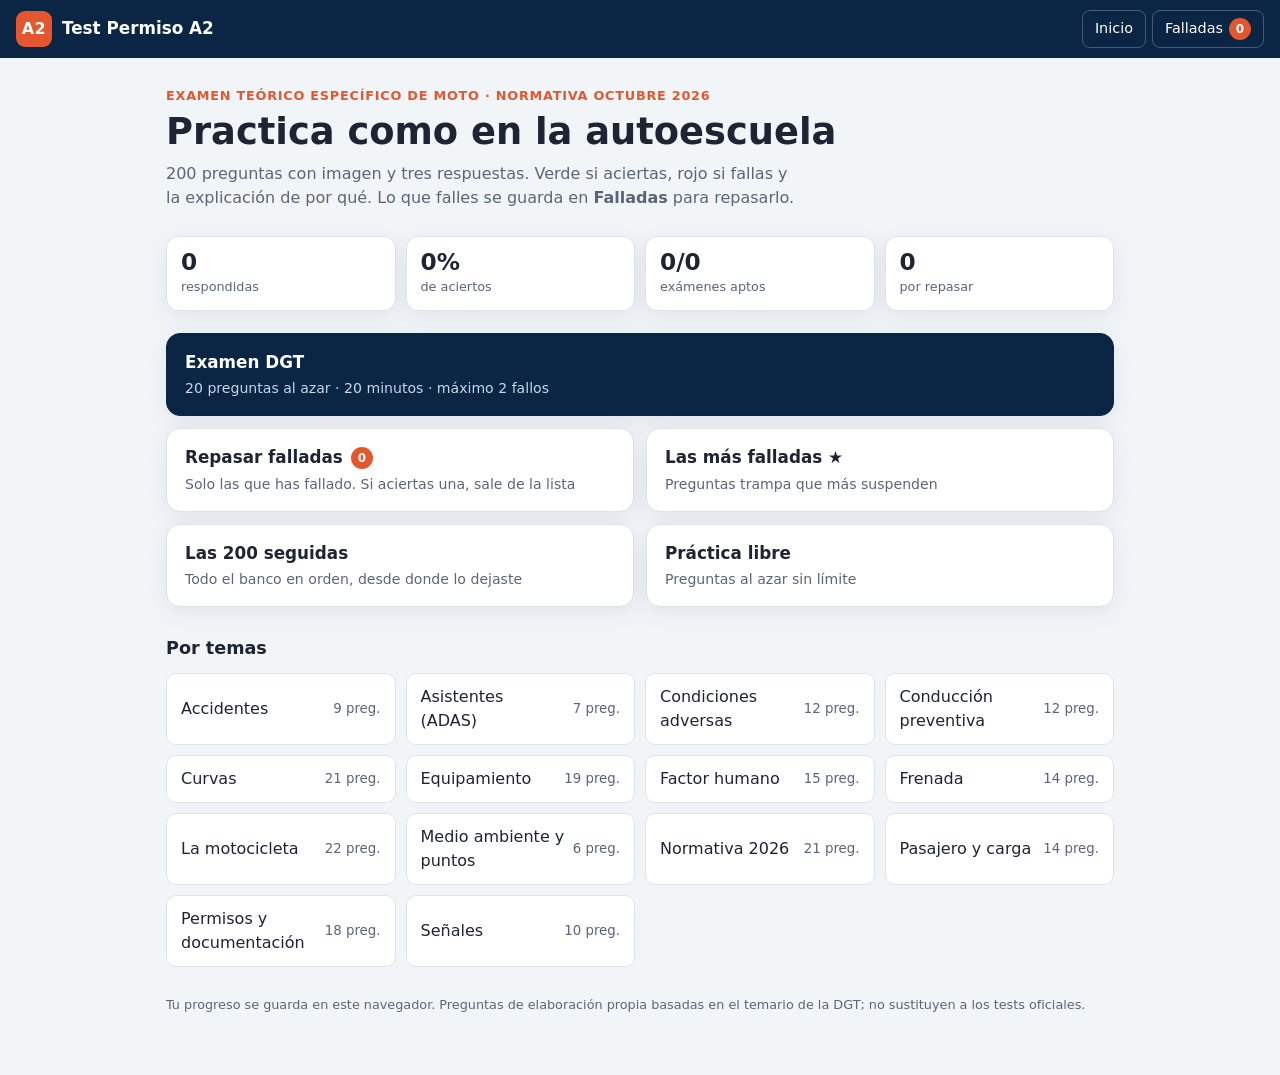
==== index.html @ aa5a139e "Web de test del permiso A2 con 200 preguntas Co-Authored-By: Claude Opus 5.5 <noreply@anthropic.com>" ====
<!doctype html>
<html lang="es">
<head>
<meta charset="utf-8">
<meta name="viewport" content="width=device-width, initial-scale=1">
<title>Test Permiso A2 · David Alcaraz</title>
<meta name="description" content="200 preguntas tipo test del examen teórico específico de moto A2 de la DGT, con explicaciones y repaso de falladas.">
<meta name="theme-color" content="#0B2545">
<link rel="icon" href="data:image/svg+xml,<svg xmlns='http://www.w3.org/2000/svg' viewBox='0 0 64 64'><rect width='64' height='64' rx='14' fill='%230B2545'/><text x='32' y='43' font-size='30' font-family='Arial' font-weight='700' fill='%23E4572E' text-anchor='middle'>A2</text></svg>">
<link rel="stylesheet" href="estilos.css">
</head>
<body>
<header class="barra">
  <button class="marca" id="btnInicio" type="button"><span class="logo">A2</span><span class="marca-texto">Test Permiso A2</span></button>
  <nav class="nav">
    <button type="button" class="nav-btn" data-ir="inicio">Inicio</button>
    <button type="button" class="nav-btn" data-ir="falladas">Falladas <span class="contador" id="navFalladas">0</span></button>
  </nav>
</header>

<main id="app">

  <section id="vInicio" class="vista activa">
    <div class="hero">
      <p class="sobre">Examen teórico específico de moto · Normativa octubre 2026</p>
      <h1>Practica como en la autoescuela</h1>
      <p class="intro">200 preguntas con imagen y tres respuestas. Verde si aciertas, rojo si fallas y la explicación de por qué. Lo que falles se guarda en <b>Falladas</b> para repasarlo.</p>
    </div>

    <div class="stats" id="stats"></div>

    <div class="modos">
      <button class="modo destacado" data-modo="examen" type="button">
        <span class="modo-tit">Examen DGT</span>
        <span class="modo-sub">20 preguntas al azar · 20 minutos · máximo 2 fallos</span>
      </button>
      <button class="modo" data-modo="falladas" type="button">
        <span class="modo-tit">Repasar falladas <span class="contador" id="modoFalladas">0</span></span>
        <span class="modo-sub">Solo las que has fallado. Si aciertas una, sale de la lista</span>
      </button>
      <button class="modo" data-modo="trampa" type="button">
        <span class="modo-tit">Las más falladas ★</span>
        <span class="modo-sub">Preguntas trampa que más suspenden</span>
      </button>
      <button class="modo" data-modo="todas" type="button">
        <span class="modo-tit">Las 200 seguidas</span>
        <span class="modo-sub">Todo el banco en orden, desde donde lo dejaste</span>
      </button>
      <button class="modo" data-modo="azar" type="button">
        <span class="modo-tit">Práctica libre</span>
        <span class="modo-sub">Preguntas al azar sin límite</span>
      </button>
    </div>

    <h2 class="sec">Por temas</h2>
    <div class="temas" id="temas"></div>

    <p class="pie-nota">Tu progreso se guarda en este navegador. Preguntas de elaboración propia basadas en el temario de la DGT; no sustituyen a los tests oficiales.</p>
  </section>

  <section id="vTest" class="vista">
    <div class="test-cab">
      <div class="test-info">
        <span id="tModo" class="chip"></span>
        <span id="tNum" class="tnum"></span>
      </div>
      <div class="test-der">
        <span id="tReloj" class="reloj oculto"></span>
        <span id="tMarcador" class="marcador"></span>
        <button type="button" id="btnSalir" class="btn-sec">Salir</button>
      </div>
    </div>
    <div class="progreso"><div id="tBarra"></div></div>

    <article class="tarjeta">
      <div class="figura"><img id="tImg" alt=""></div>
      <div class="cuerpo">
        <p class="tema-chip" id="tTema"></p>
        <h2 id="tPregunta" class="pregunta"></h2>
        <div id="tOpciones" class="opciones"></div>
        <div id="tFeedback" class="feedback oculto" aria-live="polite"></div>
        <div class="acciones">
          <button type="button" id="btnSiguiente" class="btn-pri" disabled>Siguiente</button>
        </div>
      </div>
    </article>
  </section>

  <section id="vResultado" class="vista">
    <div class="resultado">
      <p class="sobre" id="rModo"></p>
      <h1 id="rTitulo"></h1>
      <p id="rTexto" class="intro"></p>
      <div class="r-num"><span id="rAciertos"></span><small>aciertos</small></div>
      <div class="r-acc">
        <button type="button" class="btn-pri" id="btnRepetir">Otro test</button>
        <button type="button" class="btn-sec" id="btnVerFalladas">Ver falladas</button>
        <button type="button" class="btn-sec" data-ir="inicio">Inicio</button>
      </div>
      <div id="rLista" class="r-lista"></div>
    </div>
  </section>

  <section id="vFalladas" class="vista">
    <div class="fall-cab">
      <div>
        <h1>Preguntas falladas</h1>
        <p class="intro" id="fTexto"></p>
      </div>
      <div class="fall-acc">
        <button type="button" class="btn-pri" id="btnRepasar">Repasar falladas</button>
        <button type="button" class="btn-sec" id="btnVaciar">Vaciar lista</button>
      </div>
    </div>
    <div id="fLista" class="f-lista"></div>
  </section>

</main>

<div id="dialogo" class="dialogo oculto" role="dialog" aria-modal="true">
  <div class="dialogo-caja">
    <p id="dTexto"></p>
    <div class="dialogo-acc">
      <button type="button" class="btn-sec" id="dNo">Cancelar</button>
      <button type="button" class="btn-pri" id="dSi">Aceptar</button>
    </div>
  </div>
</div>

<script src="preguntas.js"></script>
<script src="app.js"></script>
</body>
</html>
---- estilos.css ----
:root{
  --navy:#0B2545;--navy2:#13315C;--acc:#E4572E;--fondo:#F2F5F8;--tarjeta:#FFFFFF;--texto:#1E2433;--suave:#5B6577;--linea:#DDE3EA;
  --ok:#1E9E5A;--ok-f:#E5F6EC;--mal:#D63B3B;--mal-f:#FCEBEB;--sombra:0 6px 24px rgba(11,37,69,.08);
  color-scheme:light;
}
@media (prefers-color-scheme:dark){
  :root:not([data-theme="light"]){
    --fondo:#0D1420;--tarjeta:#151F2E;--texto:#E8EDF4;--suave:#9AA6B8;--linea:#26344A;--ok-f:#12321F;--mal-f:#3A1717;--sombra:0 6px 24px rgba(0,0,0,.35);color-scheme:dark;
  }
}
*{box-sizing:border-box}
html,body{margin:0}
body{font-family:system-ui,-apple-system,"Segoe UI",Roboto,Arial,sans-serif;background:var(--fondo);color:var(--texto);line-height:1.5;-webkit-font-smoothing:antialiased}
button{font:inherit;cursor:pointer}
.oculto{display:none!important}

.barra{position:sticky;top:0;z-index:20;display:flex;align-items:center;justify-content:space-between;gap:12px;padding:10px 16px;background:var(--navy);color:#fff}
.marca{display:flex;align-items:center;gap:10px;background:none;border:0;color:#fff;padding:0}
.logo{display:grid;place-items:center;width:36px;height:36px;border-radius:9px;background:var(--acc);font-weight:800;letter-spacing:.5px}
.marca-texto{font-weight:700;font-size:1.05rem}
.nav{display:flex;gap:6px}
.nav-btn{background:transparent;border:1px solid rgba(255,255,255,.25);color:#fff;border-radius:8px;padding:7px 12px;font-size:.9rem;display:flex;align-items:center;gap:6px}
.nav-btn:hover{background:rgba(255,255,255,.1)}
.contador{display:inline-grid;place-items:center;min-width:22px;height:22px;padding:0 6px;border-radius:11px;background:var(--acc);color:#fff;font-size:.75rem;font-weight:700}

main{max-width:980px;margin:0 auto;padding:20px 16px 48px}
.vista{display:none}
.vista.activa{display:block;animation:entra .25s ease}
@keyframes entra{from{opacity:0;transform:translateY(6px)}to{opacity:1;transform:none}}

.hero{padding:8px 0 4px}
.sobre{margin:0 0 6px;color:var(--acc);font-weight:700;font-size:.8rem;text-transform:uppercase;letter-spacing:.06em}
h1{margin:0 0 8px;font-size:clamp(1.6rem,4vw,2.3rem);line-height:1.15}
.intro{margin:0;color:var(--suave);max-width:640px}

.stats{display:grid;grid-template-columns:repeat(4,1fr);gap:10px;margin:22px 0}
.stat{background:var(--tarjeta);border:1px solid var(--linea);border-radius:12px;padding:12px 14px;box-shadow:var(--sombra)}
.stat b{display:block;font-size:1.45rem;line-height:1.1}
.stat span{font-size:.8rem;color:var(--suave)}

.modos{display:grid;grid-template-columns:repeat(2,1fr);gap:12px}
.modo{text-align:left;background:var(--tarjeta);border:1px solid var(--linea);border-radius:14px;padding:16px 18px;color:var(--texto);box-shadow:var(--sombra);transition:transform .15s,border-color .15s}
.modo:hover{transform:translateY(-2px);border-color:var(--acc)}
.modo.destacado{grid-column:1/-1;background:var(--navy);border-color:var(--navy);color:#fff}
.modo.destacado .modo-sub{color:#C9D6E6}
.modo-tit{display:flex;align-items:center;gap:8px;font-weight:700;font-size:1.05rem}
.modo-sub{display:block;margin-top:3px;font-size:.88rem;color:var(--suave)}

.sec{margin:28px 0 12px;font-size:1.1rem}
.temas{display:grid;grid-template-columns:repeat(auto-fill,minmax(210px,1fr));gap:10px}
.tema{display:flex;justify-content:space-between;align-items:center;gap:8px;text-align:left;background:var(--tarjeta);border:1px solid var(--linea);border-radius:10px;padding:11px 14px;color:var(--texto)}
.tema:hover{border-color:var(--acc)}
.tema small{color:var(--suave);white-space:nowrap}
.pie-nota{margin-top:28px;font-size:.8rem;color:var(--suave)}

.test-cab{display:flex;justify-content:space-between;align-items:center;gap:10px;flex-wrap:wrap}
.test-info,.test-der{display:flex;align-items:center;gap:10px}
.chip{background:var(--navy);color:#fff;border-radius:999px;padding:4px 12px;font-size:.8rem;font-weight:700}
.tnum{font-weight:700}
.reloj{font-variant-numeric:tabular-nums;font-weight:700;padding:4px 10px;border-radius:8px;background:var(--tarjeta);border:1px solid var(--linea)}
.reloj.aviso{color:#fff;background:var(--mal);border-color:var(--mal)}
.marcador{font-size:.9rem;color:var(--suave);font-variant-numeric:tabular-nums}
.marcador .v{color:var(--ok);font-weight:700}.marcador .r{color:var(--mal);font-weight:700}
.progreso{height:6px;background:var(--linea);border-radius:3px;margin:12px 0 16px;overflow:hidden}
.progreso div{height:100%;width:0;background:var(--acc);transition:width .3s}

.tarjeta{display:grid;grid-template-columns:minmax(0,5fr) minmax(0,6fr);background:var(--tarjeta);border:1px solid var(--linea);border-radius:16px;overflow:hidden;box-shadow:var(--sombra)}
.figura{background:#fff;display:grid;place-items:center;padding:18px;min-height:260px;border-right:1px solid var(--linea)}
.figura img{max-width:100%;max-height:340px;object-fit:contain;display:block}
.cuerpo{padding:20px 22px}
.tema-chip{margin:0 0 6px;font-size:.78rem;font-weight:700;color:var(--acc);text-transform:uppercase;letter-spacing:.05em}
.pregunta{margin:0 0 16px;font-size:1.18rem;line-height:1.35}
.opciones{display:grid;gap:10px}
.op{display:flex;align-items:flex-start;gap:12px;width:100%;text-align:left;background:var(--tarjeta);color:var(--texto);border:2px solid var(--linea);border-radius:12px;padding:12px 14px;transition:border-color .15s,background .15s}
.op:hover:not(:disabled){border-color:var(--navy2)}
.op .letra{flex:none;display:grid;place-items:center;width:28px;height:28px;border-radius:8px;background:var(--fondo);font-weight:800;font-size:.9rem}
.op:disabled{cursor:default}
.op.correcta{border-color:var(--ok);background:var(--ok-f)}
.op.correcta .letra{background:var(--ok);color:#fff}
.op.incorrecta{border-color:var(--mal);background:var(--mal-f)}
.op.incorrecta .letra{background:var(--mal);color:#fff}
.op.apagada{opacity:.55}

.feedback{margin-top:14px;border-radius:12px;padding:12px 14px;border-left:5px solid}
.feedback.ok{background:var(--ok-f);border-color:var(--ok)}
.feedback.mal{background:var(--mal-f);border-color:var(--mal)}
.feedback .fb-tit{font-weight:800;margin:0 0 4px}
.feedback.ok .fb-tit{color:var(--ok)}.feedback.mal .fb-tit{color:var(--mal)}
.feedback p{margin:0}
.acciones{display:flex;justify-content:flex-end;margin-top:16px}

.btn-pri,.btn-sec{border-radius:10px;padding:10px 18px;font-weight:700;border:2px solid var(--navy)}
.btn-pri{background:var(--acc);border-color:var(--acc);color:#fff}
.btn-pri:disabled{opacity:.4;cursor:not-allowed}
.btn-sec{background:transparent;color:var(--texto);border-color:var(--linea)}
.btn-sec:hover{border-color:var(--navy2)}

.resultado{text-align:center;max-width:720px;margin:0 auto}
.resultado .intro{margin:0 auto}
.r-num{margin:22px auto;display:inline-flex;flex-direction:column;align-items:center;background:var(--tarjeta);border:1px solid var(--linea);border-radius:16px;padding:16px 34px;box-shadow:var(--sombra)}
.r-num span{font-size:2.6rem;font-weight:800;line-height:1}
.r-num small{color:var(--suave)}
.apto{color:var(--ok)}.noapto{color:var(--mal)}
.r-acc{display:flex;gap:10px;justify-content:center;flex-wrap:wrap}
.r-lista{margin-top:26px;text-align:left;display:grid;gap:10px}

.fall-cab{display:flex;justify-content:space-between;align-items:flex-end;gap:16px;flex-wrap:wrap;margin-bottom:18px}
.fall-acc{display:flex;gap:10px;flex-wrap:wrap}
.f-lista{display:grid;gap:10px}
.fitem{display:grid;grid-template-columns:96px minmax(0,1fr);gap:14px;background:var(--tarjeta);border:1px solid var(--linea);border-left:5px solid var(--mal);border-radius:12px;padding:12px}
.fitem img{width:96px;height:72px;object-fit:contain;background:#fff;border-radius:8px}
.fitem h3{margin:0 0 4px;font-size:.98rem}
.fitem .resp{margin:0 0 4px;font-size:.9rem;color:var(--ok);font-weight:700}
.fitem .tuya{margin:0 0 4px;font-size:.85rem;color:var(--mal)}
.fitem .exp{margin:0;font-size:.88rem;color:var(--suave)}
.fitem .veces{font-size:.75rem;color:var(--suave)}
.vacio{text-align:center;padding:40px 16px;background:var(--tarjeta);border:1px dashed var(--linea);border-radius:14px;color:var(--suave)}

.dialogo{position:fixed;inset:0;background:rgba(5,12,24,.55);display:grid;place-items:center;padding:16px;z-index:50}
.dialogo-caja{background:var(--tarjeta);border-radius:14px;padding:20px;max-width:380px;width:100%;box-shadow:var(--sombra)}
.dialogo-caja p{margin:0 0 16px}
.dialogo-acc{display:flex;justify-content:flex-end;gap:10px}

@media (max-width:760px){
  .tarjeta{grid-template-columns:1fr}
  .figura{border-right:0;border-bottom:1px solid var(--linea);min-height:0;padding:12px}
  .figura img{max-height:220px}
  .cuerpo{padding:16px}
  .pregunta{font-size:1.05rem}
  .stats{grid-template-columns:repeat(2,1fr)}
  .modos{grid-template-columns:1fr}
  .marca-texto{display:none}
  .fitem{grid-template-columns:72px minmax(0,1fr)}
  .fitem img{width:72px;height:56px}
}
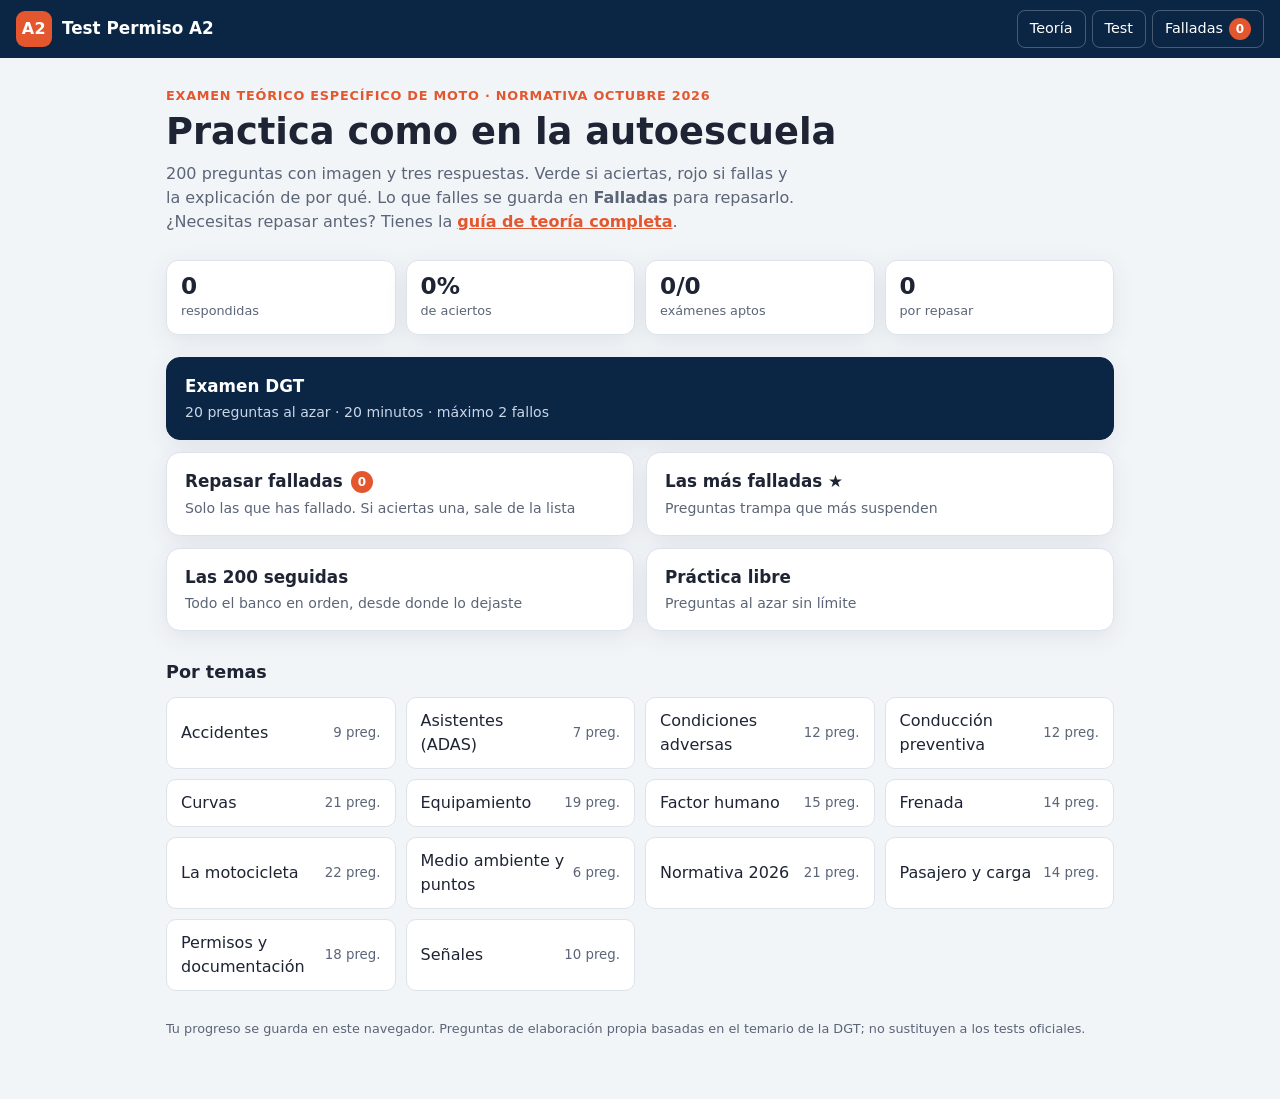
==== commit 3ac702d8: "Página de teoría con la guía en PDF y enlaces entre test y teoría Co-Authored-By: Claude Opus 5.5 <n" ====
--- a/index.html
+++ b/index.html
@@ -13,7 +13,8 @@
 <header class="barra">
   <button class="marca" id="btnInicio" type="button"><span class="logo">A2</span><span class="marca-texto">Test Permiso A2</span></button>
   <nav class="nav">
-    <button type="button" class="nav-btn" data-ir="inicio">Inicio</button>
+    <a class="nav-btn" href="teoria/" style="text-decoration:none">Teoría</a>
+    <button type="button" class="nav-btn" data-ir="inicio">Test</button>
     <button type="button" class="nav-btn" data-ir="falladas">Falladas <span class="contador" id="navFalladas">0</span></button>
   </nav>
 </header>
@@ -24,7 +25,7 @@
     <div class="hero">
       <p class="sobre">Examen teórico específico de moto · Normativa octubre 2026</p>
       <h1>Practica como en la autoescuela</h1>
-      <p class="intro">200 preguntas con imagen y tres respuestas. Verde si aciertas, rojo si fallas y la explicación de por qué. Lo que falles se guarda en <b>Falladas</b> para repasarlo.</p>
+      <p class="intro">200 preguntas con imagen y tres respuestas. Verde si aciertas, rojo si fallas y la explicación de por qué. Lo que falles se guarda en <b>Falladas</b> para repasarlo. ¿Necesitas repasar antes? Tienes la <a href="teoria/" style="color:var(--acc);font-weight:700">guía de teoría completa</a>.</p>
     </div>
 
     <div class="stats" id="stats"></div>
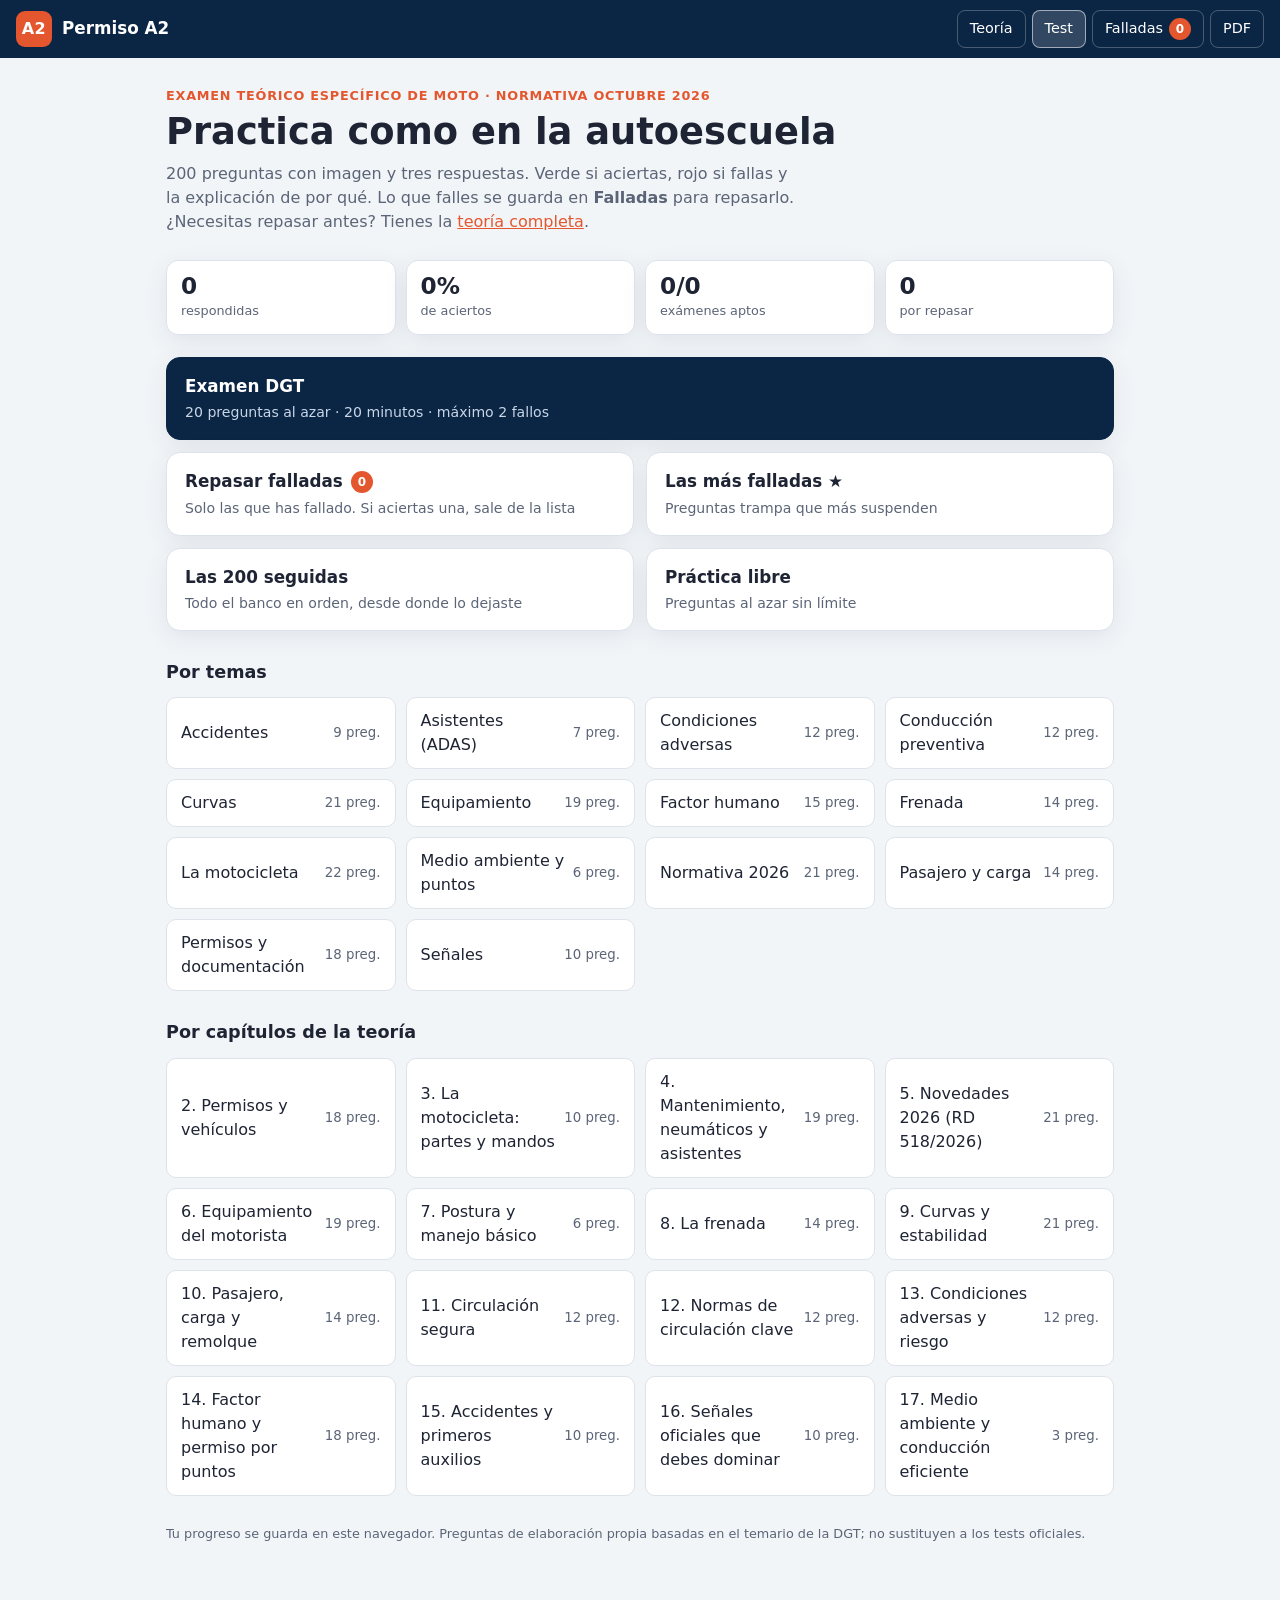
==== commit 9723c649: "Teoría completa en la web con páginas, test por capítulo y todo en una sola página Co-Authored-By: C" ====
--- a/index.html
+++ b/index.html
@@ -3,132 +3,11 @@
 <head>
 <meta charset="utf-8">
 <meta name="viewport" content="width=device-width, initial-scale=1">
-<title>Test Permiso A2 · David Alcaraz</title>
-<meta name="description" content="200 preguntas tipo test del examen teórico específico de moto A2 de la DGT, con explicaciones y repaso de falladas.">
-<meta name="theme-color" content="#0B2545">
-<link rel="icon" href="data:image/svg+xml,<svg xmlns='http://www.w3.org/2000/svg' viewBox='0 0 64 64'><rect width='64' height='64' rx='14' fill='%230B2545'/><text x='32' y='43' font-size='30' font-family='Arial' font-weight='700' fill='%23E4572E' text-anchor='middle'>A2</text></svg>">
-<link rel="stylesheet" href="estilos.css">
+<title>Permiso A2 · Teoría y test</title>
+<script>location.replace("teoria/" + (location.search || "?vista=test") + location.hash);</script>
+<meta http-equiv="refresh" content="0; url=teoria/?vista=test">
 </head>
 <body>
-<header class="barra">
-  <button class="marca" id="btnInicio" type="button"><span class="logo">A2</span><span class="marca-texto">Test Permiso A2</span></button>
-  <nav class="nav">
-    <a class="nav-btn" href="teoria/" style="text-decoration:none">Teoría</a>
-    <button type="button" class="nav-btn" data-ir="inicio">Test</button>
-    <button type="button" class="nav-btn" data-ir="falladas">Falladas <span class="contador" id="navFalladas">0</span></button>
-  </nav>
-</header>
-
-<main id="app">
-
-  <section id="vInicio" class="vista activa">
-    <div class="hero">
-      <p class="sobre">Examen teórico específico de moto · Normativa octubre 2026</p>
-      <h1>Practica como en la autoescuela</h1>
-      <p class="intro">200 preguntas con imagen y tres respuestas. Verde si aciertas, rojo si fallas y la explicación de por qué. Lo que falles se guarda en <b>Falladas</b> para repasarlo. ¿Necesitas repasar antes? Tienes la <a href="teoria/" style="color:var(--acc);font-weight:700">guía de teoría completa</a>.</p>
-    </div>
-
-    <div class="stats" id="stats"></div>
-
-    <div class="modos">
-      <button class="modo destacado" data-modo="examen" type="button">
-        <span class="modo-tit">Examen DGT</span>
-        <span class="modo-sub">20 preguntas al azar · 20 minutos · máximo 2 fallos</span>
-      </button>
-      <button class="modo" data-modo="falladas" type="button">
-        <span class="modo-tit">Repasar falladas <span class="contador" id="modoFalladas">0</span></span>
-        <span class="modo-sub">Solo las que has fallado. Si aciertas una, sale de la lista</span>
-      </button>
-      <button class="modo" data-modo="trampa" type="button">
-        <span class="modo-tit">Las más falladas ★</span>
-        <span class="modo-sub">Preguntas trampa que más suspenden</span>
-      </button>
-      <button class="modo" data-modo="todas" type="button">
-        <span class="modo-tit">Las 200 seguidas</span>
-        <span class="modo-sub">Todo el banco en orden, desde donde lo dejaste</span>
-      </button>
-      <button class="modo" data-modo="azar" type="button">
-        <span class="modo-tit">Práctica libre</span>
-        <span class="modo-sub">Preguntas al azar sin límite</span>
-      </button>
-    </div>
-
-    <h2 class="sec">Por temas</h2>
-    <div class="temas" id="temas"></div>
-
-    <p class="pie-nota">Tu progreso se guarda en este navegador. Preguntas de elaboración propia basadas en el temario de la DGT; no sustituyen a los tests oficiales.</p>
-  </section>
-
-  <section id="vTest" class="vista">
-    <div class="test-cab">
-      <div class="test-info">
-        <span id="tModo" class="chip"></span>
-        <span id="tNum" class="tnum"></span>
-      </div>
-      <div class="test-der">
-        <span id="tReloj" class="reloj oculto"></span>
-        <span id="tMarcador" class="marcador"></span>
-        <button type="button" id="btnSalir" class="btn-sec">Salir</button>
-      </div>
-    </div>
-    <div class="progreso"><div id="tBarra"></div></div>
-
-    <article class="tarjeta">
-      <div class="figura"><img id="tImg" alt=""></div>
-      <div class="cuerpo">
-        <p class="tema-chip" id="tTema"></p>
-        <h2 id="tPregunta" class="pregunta"></h2>
-        <div id="tOpciones" class="opciones"></div>
-        <div id="tFeedback" class="feedback oculto" aria-live="polite"></div>
-        <div class="acciones">
-          <button type="button" id="btnSiguiente" class="btn-pri" disabled>Siguiente</button>
-        </div>
-      </div>
-    </article>
-  </section>
-
-  <section id="vResultado" class="vista">
-    <div class="resultado">
-      <p class="sobre" id="rModo"></p>
-      <h1 id="rTitulo"></h1>
-      <p id="rTexto" class="intro"></p>
-      <div class="r-num"><span id="rAciertos"></span><small>aciertos</small></div>
-      <div class="r-acc">
-        <button type="button" class="btn-pri" id="btnRepetir">Otro test</button>
-        <button type="button" class="btn-sec" id="btnVerFalladas">Ver falladas</button>
-        <button type="button" class="btn-sec" data-ir="inicio">Inicio</button>
-      </div>
-      <div id="rLista" class="r-lista"></div>
-    </div>
-  </section>
-
-  <section id="vFalladas" class="vista">
-    <div class="fall-cab">
-      <div>
-        <h1>Preguntas falladas</h1>
-        <p class="intro" id="fTexto"></p>
-      </div>
-      <div class="fall-acc">
-        <button type="button" class="btn-pri" id="btnRepasar">Repasar falladas</button>
-        <button type="button" class="btn-sec" id="btnVaciar">Vaciar lista</button>
-      </div>
-    </div>
-    <div id="fLista" class="f-lista"></div>
-  </section>
-
-</main>
-
-<div id="dialogo" class="dialogo oculto" role="dialog" aria-modal="true">
-  <div class="dialogo-caja">
-    <p id="dTexto"></p>
-    <div class="dialogo-acc">
-      <button type="button" class="btn-sec" id="dNo">Cancelar</button>
-      <button type="button" class="btn-pri" id="dSi">Aceptar</button>
-    </div>
-  </div>
-</div>
-
-<script src="preguntas.js"></script>
-<script src="app.js"></script>
+<p><a href="teoria/">Ir a la teoría y el test del permiso A2</a></p>
 </body>
 </html>
